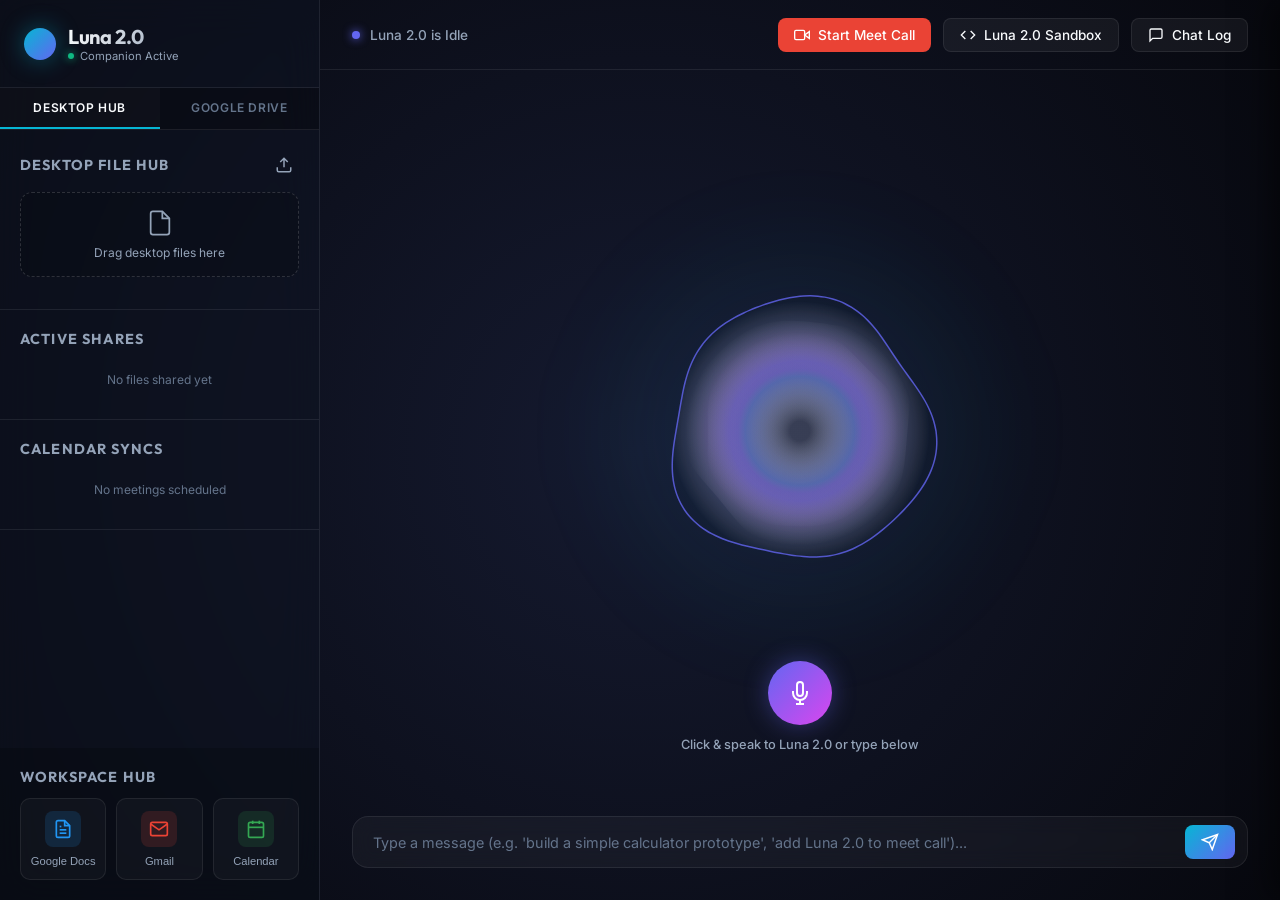
==== index.html @ 9122eb7f "Initial commit for Luna 2.0 Meet Companion" ====
<!DOCTYPE html>
<html lang="en">
<head>
    <meta charset="UTF-8">
    <meta name="viewport" content="width=device-width, initial-scale=1.0">
    <title>Luna 2.0 — Live Collaborative Agent Companion</title>
    <!-- Google Fonts -->
    <link rel="preconnect" href="https://fonts.googleapis.com">
    <link rel="preconnect" href="https://fonts.gstatic.com" crossorigin>
    <link href="https://fonts.googleapis.com/css2?family=Fira+Code:wght@400;500&family=Inter:wght@300;400;500;600&family=Outfit:wght@300;400;600;800&display=swap" rel="stylesheet">
    <link rel="stylesheet" href="styles.css">
</head>
<body>
    <div class="app-container">
        <!-- Sidebar Navigation & File Hub -->
        <aside class="sidebar">
            <div class="sidebar-brand">
                <div class="brand-logo"></div>
                <div class="brand-info">
                    <h1>Luna 2.0</h1>
                    <span class="status-indicator online">Companion Active</span>
                </div>
            </div>

            <!-- File Source Selection Tabs -->
            <div class="tab-control-bar">
                <button id="tab-desktop" class="tab-btn active">Desktop Hub</button>
                <button id="tab-drive" class="tab-btn">Google Drive</button>
            </div>

            <!-- Source Pane: Desktop File Hub -->
            <div id="pane-desktop" class="tab-pane active">
                <div class="sidebar-section">
                    <div class="section-header">
                        <h2>Desktop File Hub</h2>
                        <button id="btn-pull-desktop" class="icon-btn" title="Sync Folder">
                            <svg width="18" height="18" viewBox="0 0 24 24" fill="none" stroke="currentColor" stroke-width="2"><path d="M21 15v4a2 2 0 0 1-2 2H5a2 2 0 0 1-2-2v-4M17 8l-5-5-5 5M12 3v12"/></svg>
                        </button>
                    </div>
                    <div id="file-dropzone" class="dropzone">
                        <svg class="dropzone-icon" width="28" height="28" viewBox="0 0 24 24" fill="none" stroke="currentColor" stroke-width="1.5"><path d="M14 2H6a2 2 0 0 0-2 2v16a2 2 0 0 0 2 2h12a2 2 0 0 0 2-2V8z"/><polyline points="14 2 14 8 20 8"/></svg>
                        <span>Drag desktop files here</span>
                    </div>
                    <div class="file-list-container">
                        <ul id="desktop-files-list" class="file-list">
                            <!-- Desktop files populated by JS -->
                        </ul>
                    </div>
                </div>
            </div>

            <!-- Source Pane: Google Drive -->
            <div id="pane-drive" class="tab-pane">
                <div class="sidebar-section">
                    <div class="section-header">
                        <h2>My Google Drive</h2>
                        <span class="cloud-badge">Auto-Synced</span>
                    </div>
                    <p class="section-desc">Instantly pulled cloud files from Google Drive with zero permission prompts.</p>
                    <div class="file-list-container">
                        <ul id="drive-files-list" class="file-list">
                            <!-- Cloud drive files populated by JS -->
                        </ul>
                    </div>
                </div>
            </div>

            <!-- Sharing Activity -->
            <div class="sidebar-section">
                <div class="section-header">
                    <h2>Active Shares</h2>
                </div>
                <ul id="active-shares-list" class="share-list">
                    <li class="empty-state">No files shared yet</li>
                </ul>
            </div>

            <!-- Calendar Syncs Activity -->
            <div class="sidebar-section">
                <div class="section-header">
                    <h2>Calendar Syncs</h2>
                </div>
                <ul id="scheduled-syncs-list" class="share-list">
                    <li class="empty-state">No meetings scheduled</li>
                </ul>
            </div>

            <!-- Workspace Integration Dashboard -->
            <div class="sidebar-section integrations-section">
                <div class="section-header">
                    <h2>Workspace Hub</h2>
                </div>
                <div class="integration-grid">
                    <button class="integration-card" id="btn-open-doc">
                        <div class="integration-icon doc-icon">
                            <svg width="20" height="20" viewBox="0 0 24 24" fill="none" stroke="currentColor" stroke-width="2"><path d="M14 2H6a2 2 0 0 0-2 2v16a2 2 0 0 0 2 2h12a2 2 0 0 0 2-2V8z"/><polyline points="14 2 14 8 20 8"/><line x1="16" y1="13" x2="8" y2="13"/><line x1="16" y1="17" x2="8" y2="17"/><polyline points="10 9 9 9 8 9"/></svg>
                        </div>
                        <span>Google Docs</span>
                    </button>
                    <button class="integration-card" id="btn-open-mail">
                        <div class="integration-icon mail-icon">
                            <svg width="20" height="20" viewBox="0 0 24 24" fill="none" stroke="currentColor" stroke-width="2"><path d="M4 4h16c1.1 0 2 .9 2 2v12c0 1.1-.9 2-2 2H4c-1.1 0-2-.9-2-2V6c0-1.1.9-2 2-2z"/><polyline points="22,6 12,13 2,6"/></svg>
                        </div>
                        <span>Gmail</span>
                    </button>
                    <button class="integration-card" id="btn-open-cal">
                        <div class="integration-icon cal-icon">
                            <svg width="20" height="20" viewBox="0 0 24 24" fill="none" stroke="currentColor" stroke-width="2"><rect x="3" y="4" width="18" height="18" rx="2" ry="2"/><line x1="16" y1="2" x2="16" y2="6"/><line x1="8" y1="2" x2="8" y2="6"/><line x1="3" y1="10" x2="21" y2="10"/></svg>
                        </div>
                        <span>Calendar</span>
                    </button>
                </div>
            </div>
        </aside>

        <!-- Main Live Interface Console -->
        <main class="main-console">
            <!-- Top Controls -->
            <header class="console-header">
                <div class="agent-identity">
                    <div id="agent-state-dot" class="state-dot idle"></div>
                    <span id="agent-state-text" class="state-text">Luna 2.0 is Idle</span>
                </div>
                <div class="header-actions">
                    <button id="btn-open-meet" class="btn primary" style="background: #ea4335;">
                        <svg width="16" height="16" viewBox="0 0 24 24" fill="none" stroke="currentColor" stroke-dasharray="none" stroke-width="2"><path d="M23 7l-7 5 7 5V7z"/><rect x="1" y="5" width="15" height="14" rx="2" ry="2"/></svg>
                        <span>Start Meet Call</span>
                    </button>
                    <button id="btn-open-sandbox" class="btn secondary">
                        <svg width="16" height="16" viewBox="0 0 24 24" fill="none" stroke="currentColor" stroke-width="2"><polyline points="16 18 22 12 16 6"/><polyline points="8 6 2 12 8 18"/></svg>
                        <span>Luna 2.0 Sandbox</span>
                    </button>
                    <button id="btn-toggle-chat" class="btn secondary">
                        <svg width="16" height="16" viewBox="0 0 24 24" fill="none" stroke="currentColor" stroke-width="2"><path d="M21 15a2 2 0 0 1-2 2H7l-4 4V5a2 2 0 0 1 2-2h14a2 2 0 0 1 2 2z"/></svg>
                        <span>Chat Log</span>
                    </button>
                </div>
            </header>

            <!-- Interactive Visualizer Orb Area -->
            <div class="orb-container">
                <div class="orb-glow-background"></div>
                <canvas id="orb-canvas" width="600" height="600"></canvas>
                <div class="orb-overlay-controls">
                    <button id="btn-talk" class="talk-button" title="Start talking to Luna 2.0">
                        <div class="talk-button-glowing-ring"></div>
                        <svg class="mic-icon" width="24" height="24" viewBox="0 0 24 24" fill="none" stroke="currentColor" stroke-width="2">
                            <path d="M12 1a3 3 0 0 0-3 3v8a3 3 0 0 0 6 0V4a3 3 0 0 0-3-3z"/>
                            <path d="M19 10v2a7 7 0 0 1-14 0v-2"/>
                            <line x1="12" y1="19" x2="12" y2="23"/>
                            <line x1="8" y1="23" x2="16" y2="23"/>
                        </svg>
                    </button>
                    <span class="talk-hint">Click & speak to Luna 2.0 or type below</span>
                </div>
            </div>

            <!-- Command & Chat Bar -->
            <div class="console-footer">
                <form id="chat-form" class="chat-form">
                    <input type="text" id="chat-input" placeholder="Type a message (e.g. 'build a simple calculator prototype', 'add Luna 2.0 to meet call')..." autocomplete="off">
                    <button type="submit" class="btn primary">
                        <svg width="18" height="18" viewBox="0 0 24 24" fill="none" stroke="currentColor" stroke-width="2"><line x1="22" y1="2" x2="11" y2="13"/><polygon points="22 2 15 22 11 13 2 9 22 2"/></svg>
                    </button>
                </form>
            </div>
        </main>

        <!-- Right Slide-Out Conversation Log -->
        <section id="chat-log-panel" class="chat-log-panel closed">
            <div class="panel-header">
                <h2>Luna 2.0 Chat History</h2>
                <button id="btn-close-chat" class="icon-btn">
                    <svg width="20" height="20" viewBox="0 0 24 24" fill="none" stroke="currentColor" stroke-width="2"><line x1="18" y1="6" x2="6" y2="18"/><line x1="6" y1="6" x2="18" y2="18"/></svg>
                </button>
            </div>
            <div class="chat-messages-container" id="chat-messages">
                <!-- Chat messages go here -->
            </div>
        </section>
    </div>

    <!-- MOCKUP WINDOWS (MODALS) -->

    <!-- Google Meet Simulation Screen -->
    <div id="modal-google-meet" class="modal-overlay">
        <div class="modal-window meet-window">
            <div class="meet-main-view">
                <!-- Video/Grid Section -->
                <div class="meet-grid">
                    <!-- Tile 1: User Stream -->
                    <div class="meet-tile user-tile">
                        <video id="meet-user-video" autoplay playsinline class="meet-video muted"></video>
                        <div id="meet-video-fallback" class="meet-avatar-fallback">
                            <div class="avatar-circle">You</div>
                        </div>
                        <span class="tile-label">You (Camera feed)</span>
                    </div>
                    <!-- Tile 2: Luna 2.0 Orb -->
                    <div class="meet-tile agent-tile">
                        <div class="meet-orb-wrapper">
                            <canvas id="meet-orb-canvas" width="400" height="400"></canvas>
                        </div>
                        <span class="tile-label">Luna 2.0 (Companion)</span>
                    </div>
                </div>

                <!-- Subtitles overlay track -->
                <div class="meet-captions-container">
                    <div id="meet-captions" class="meet-captions">Captions active. Say hello to Luna 2.0...</div>
                </div>

                <!-- Meet Control Bar -->
                <div class="meet-controls-bar">
                    <button id="btn-meet-toggle-mic" class="meet-ctrl-btn active" title="Toggle Mic">
                        <svg width="20" height="20" viewBox="0 0 24 24" fill="none" stroke="currentColor" stroke-width="2"><path d="M12 1a3 3 0 0 0-3 3v8a3 3 0 0 0 6 0V4a3 3 0 0 0-3-3z"/><path d="M19 10v2a7 7 0 0 1-14 0v-2"/><line x1="12" y1="19" x2="12" y2="23"/></svg>
                    </button>
                    <button id="btn-meet-toggle-video" class="meet-ctrl-btn active" title="Toggle Video">
                        <svg width="20" height="20" viewBox="0 0 24 24" fill="none" stroke="currentColor" stroke-width="2"><path d="M23 7l-7 5 7 5V7z"/><rect x="1" y="5" width="15" height="14" rx="2" ry="2"/></svg>
                    </button>
                    <button id="btn-meet-end" class="meet-ctrl-btn end-call" title="End Call">
                        <svg width="20" height="20" viewBox="0 0 24 24" fill="none" stroke="currentColor" stroke-width="2"><path d="M10.68 13.31a16 16 0 0 0 3.41 2.6l1.27-1.27a2 2 0 0 1 2.11-.45 12.84 12.84 0 0 0 2.81.7 2 2 0 0 1 1.72 2v3a2 2 0 0 1-2.18 2 19.79 19.79 0 0 1-8.63-3.07 19.42 19.42 0 0 1-6-6 19.79 19.79 0 0 1-3.07-8.67A2 2 0 0 1 4.11 2h3a2 2 0 0 1 2 1.72 12.84 12.84 0 0 0 .7 2.81 2 2 0 0 1-.45 2.11L8.09 9.91a16 16 0 0 0 2.59 3.4z"/></svg>
                    </button>
                </div>
            </div>
        </div>
    </div>

    <!-- Sandbox Prototype Builder -->
    <div id="modal-sandbox" class="modal-overlay">
        <div class="modal-window sandbox-window">
            <div class="modal-header sandbox-header">
                <div class="header-left">
                    <span class="preview-badge">Luna 2.0 Prototyping Sandbox</span>
                    <h3>Build & Live Preview</h3>
                </div>
                <div class="sandbox-header-actions">
                    <button id="btn-sandbox-run" class="btn primary">
                        <svg width="14" height="14" viewBox="0 0 24 24" fill="none" stroke="currentColor" stroke-width="2"><polygon points="5 3 19 12 5 21 5 3"/></svg>
                        <span>Run Prototype</span>
                    </button>
                    <button class="modal-close" id="btn-close-sandbox">
                        <svg width="18" height="18" viewBox="0 0 24 24" fill="none" stroke="currentColor" stroke-width="2"><line x1="18" y1="6" x2="6" y2="18"/><line x1="6" y1="6" x2="18" y2="18"/></svg>
                    </button>
                </div>
            </div>
            <div class="sandbox-container">
                <!-- Code Editor Panel -->
                <div class="sandbox-pane editor-pane">
                    <div class="pane-header-title">Source Editor (HTML / CSS / JS)</div>
                    <textarea id="sandbox-code-editor" spellcheck="false" class="code-textarea"><!-- Write prototypes here --></textarea>
                </div>
                <!-- Preview Iframe Panel -->
                <div class="sandbox-pane preview-pane">
                    <div class="pane-header-title">Live Device Output</div>
                    <div class="preview-iframe-wrapper">
                        <iframe id="sandbox-preview-iframe" class="preview-iframe"></iframe>
                    </div>
                </div>
            </div>
        </div>
    </div>

    <!-- Web Share Viewer Modal -->
    <div id="modal-share-viewer" class="modal-overlay">
        <div class="modal-window glassmorphic preview-window">
            <div class="modal-header">
                <div class="header-left">
                    <span class="preview-badge">Shared Web Resource</span>
                    <h3 id="share-preview-title">file_name.pdf</h3>
                </div>
                <button class="modal-close" id="btn-close-share-modal">
                    <svg width="18" height="18" viewBox="0 0 24 24" fill="none" stroke="currentColor" stroke-width="2"><line x1="18" y1="6" x2="6" y2="18"/><line x1="6" y1="6" x2="18" y2="18"/></svg>
                </button>
            </div>
            <div class="modal-body">
                <div class="share-url-container">
                    <span class="url-label">Public Link:</span>
                    <input type="text" id="share-url-input" readonly value="https://agent.live/s/23ef98">
                    <button id="btn-copy-share-url" class="btn secondary sm">Copy</button>
                </div>
                <div class="preview-content-box" id="share-preview-content">
                    <!-- Dynamic preview loaded based on file type -->
                </div>
            </div>
        </div>
    </div>

    <!-- Google Docs Simulation Window -->
    <div id="modal-google-docs" class="modal-overlay">
        <div class="modal-window gdocs-theme">
            <div class="modal-header gdocs-header">
                <div class="gdocs-title-block">
                    <div class="gdocs-logo"></div>
                    <div>
                        <input type="text" id="gdocs-filename" value="Untitled Document" class="gdocs-title-input">
                        <div class="gdocs-menu-bar">
                            <span>File</span><span>Edit</span><span>View</span><span>Insert</span><span>Format</span><span>Tools</span>
                        </div>
                    </div>
                </div>
                <div class="gdocs-header-actions">
                    <span class="saving-status">Saved to Drive</span>
                    <button class="btn primary gdocs-share-btn">Share</button>
                    <button class="modal-close" id="btn-close-gdocs">
                        <svg width="18" height="18" viewBox="0 0 24 24" fill="none" stroke="currentColor" stroke-width="2"><line x1="18" y1="6" x2="6" y2="18"/><line x1="6" y1="6" x2="18" y2="18"/></svg>
                    </button>
                </div>
            </div>
            <div class="gdocs-toolbar">
                <button class="tb-btn" title="Undo"><svg width="14" height="14" viewBox="0 0 24 24" fill="none" stroke="currentColor" stroke-width="2"><path d="M3 7v6h6"/><path d="M21 17a9 9 0 0 0-9-9 9 9 0 0 0-6 2.3L3 13"/></svg></button>
                <button class="tb-btn" title="Redo"><svg width="14" height="14" viewBox="0 0 24 24" fill="none" stroke="currentColor" stroke-width="2"><path d="M21 7v6h-6"/><path d="M3 17a9 9 0 0 1 9-9 9 9 0 0 1 6 2.3l3 2.7"/></svg></button>
                <div class="tb-separator"></div>
                <select class="tb-select"><option>Normal text</option></select>
                <select class="tb-select" style="width: 80px;"><option>Arial</option></select>
                <div class="tb-separator"></div>
                <button class="tb-btn font-weight-bold" title="Bold">B</button>
                <button class="tb-btn font-style-italic" title="Italic">I</button>
                <button class="tb-btn font-underline" title="Underline">U</button>
                <div class="tb-separator"></div>
                <button class="tb-btn align-left" title="Align Left"><svg width="14" height="14" viewBox="0 0 24 24" fill="none" stroke="currentColor" stroke-width="2"><line x1="17" y1="10" x2="3" y2="10"/><line x1="21" y1="6" x2="3" y2="6"/><line x1="21" y1="14" x2="3" y2="14"/><line x1="17" y1="18" x2="3" y2="18"/></svg></button>
                <button class="tb-btn align-center" title="Align Center"><svg width="14" height="14" viewBox="0 0 24 24" fill="none" stroke="currentColor" stroke-width="2"><line x1="18" y1="10" x2="6" y2="10"/><line x1="21" y1="6" x2="3" y2="6"/><line x1="21" y1="14" x2="3" y2="14"/><line x1="18" y1="18" x2="6" y2="18"/></svg></button>
            </div>
            <div class="modal-body gdocs-editor-body">
                <div class="gdocs-page">
                    <div id="gdocs-editor-textarea" contenteditable="true" class="gdocs-editor">
                        Start writing or let Luna 2.0 fill this workspace...
                    </div>
                </div>
            </div>
        </div>
    </div>

    <!-- Gmail Simulation Window -->
    <div id="modal-gmail" class="modal-overlay">
        <div class="modal-window gmail-theme">
            <div class="modal-header gmail-header">
                <h3>New Message</h3>
                <button class="modal-close" id="btn-close-gmail">
                    <svg width="18" height="18" viewBox="0 0 24 24" fill="none" stroke="currentColor" stroke-width="2"><line x1="18" y1="6" x2="6" y2="18"/><line x1="6" y1="6" x2="18" y2="18"/></svg>
                </button>
            </div>
            <div class="modal-body gmail-body">
                <form id="gmail-form" class="gmail-form">
                    <div class="gmail-field">
                        <label for="gmail-to">To</label>
                        <input type="text" id="gmail-to" placeholder="recipients@email.com">
                    </div>
                    <div class="gmail-field">
                        <label for="gmail-subject">Subject</label>
                        <input type="text" id="gmail-subject" placeholder="Subject">
                    </div>
                    <div class="gmail-editor-container">
                        <textarea id="gmail-message" placeholder="Draft your email message here..."></textarea>
                    </div>
                    <!-- Attachment pill -->
                    <div id="gmail-attachment-container" class="attachment-container hidden">
                        <div class="attachment-pill">
                            <span id="gmail-attachment-name">attachment.pdf</span>
                            <button type="button" id="btn-remove-attachment" class="remove-att-btn">&times;</button>
                        </div>
                    </div>
                    <div class="gmail-footer">
                        <button type="submit" class="btn primary gmail-send-btn">Send</button>
                        <button type="button" id="btn-gmail-attach-active" class="gmail-attach-btn" title="Attach Active File">
                            <svg width="18" height="18" viewBox="0 0 24 24" fill="none" stroke="currentColor" stroke-width="2"><path d="M21.44 11.05l-9.19 9.19a6 6 0 0 1-8.49-8.49l9.19-9.19a4 4 0 0 1 5.66 5.66l-9.2 9.19a2 2 0 0 1-2.83-2.83l8.49-8.48"/></svg>
                        </button>
                    </div>
                </form>
            </div>
        </div>
    </div>

    <!-- Google Calendar Simulation Window -->
    <div id="modal-calendar" class="modal-overlay">
        <div class="modal-window cal-theme">
            <div class="modal-header cal-header">
                <h3>Schedule Event</h3>
                <button class="modal-close" id="btn-close-calendar">
                    <svg width="18" height="18" viewBox="0 0 24 24" fill="none" stroke="currentColor" stroke-width="2"><line x1="18" y1="6" x2="6" y2="18"/><line x1="6" y1="6" x2="18" y2="18"/></svg>
                </button>
            </div>
            <div class="modal-body cal-body">
                <form id="calendar-form" class="calendar-form">
                    <div class="cal-field">
                        <label for="cal-title">Event Title</label>
                        <input type="text" id="cal-title" value="Sync with Luna 2.0">
                    </div>
                    <div class="cal-datetime-row">
                        <div class="cal-field">
                            <label for="cal-date">Date</label>
                            <input type="date" id="cal-date">
                        </div>
                        <div class="cal-field">
                            <label for="cal-time">Time</label>
                            <input type="time" id="cal-time" value="14:00">
                        </div>
                    </div>
                    <div class="cal-field">
                        <label for="cal-guests">Guests</label>
                        <input type="text" id="cal-guests" placeholder="charity@example.com, luna@agent">
                    </div>
                    <div class="cal-field">
                        <label for="cal-meet-link">Google Meet URL (Real call)</label>
                        <input type="text" id="cal-meet-link" placeholder="https://meet.google.com/abc-defg-hij">
                    </div>
                    <div class="cal-field">
                        <label for="cal-desc">Description</label>
                        <textarea id="cal-desc" placeholder="Discuss active prototyping sandbox files and design reviews..."></textarea>
                    </div>
                    <div class="cal-footer">
                        <button type="submit" class="btn primary cal-save-btn">Save Event</button>
                    </div>
                </form>
            </div>
        </div>
    </div>

    <!-- Notification Toast -->
    <div id="toast" class="toast hidden">
        <div class="toast-content">
            <span id="toast-message">Notification message</span>
        </div>
    </div>

    <!-- Core Javascript Scripts -->
    <script src="orb.js"></script>
    <script src="app.js"></script>
</body>
</html>
---- styles.css ----
/* Design Tokens & Theme Variables */
:root {
    --bg-dark: #07080e;
    --bg-card: rgba(16, 20, 35, 0.55);
    --border-color: rgba(255, 255, 255, 0.08);
    --text-primary: #f8fafc;
    --text-secondary: #94a3b8;
    --text-muted: #64748b;
    
    /* Neon Accents */
    --accent-indigo: #6366f1;
    --accent-cyan: #06b6d4;
    --accent-magenta: #d946ef;
    --accent-green: #10b981;
    --accent-red: #ef4444;
    
    /* Glow Shadows */
    --glow-indigo: 0 0 25px rgba(99, 102, 241, 0.4);
    --glow-cyan: 0 0 25px rgba(6, 182, 212, 0.4);
    --glow-magenta: 0 0 25px rgba(217, 70, 239, 0.4);
    
    /* Fonts */
    --font-header: 'Outfit', sans-serif;
    --font-body: 'Inter', sans-serif;
    
    --sidebar-width: 320px;
    --transition-smooth: all 0.3s cubic-bezier(0.4, 0, 0.2, 1);
}

/* Global Reset */
* {
    box-sizing: border-box;
    margin: 0;
    padding: 0;
}

body {
    background-color: var(--bg-dark);
    color: var(--text-primary);
    font-family: var(--font-body);
    height: 100vh;
    overflow: hidden;
    display: flex;
    justify-content: center;
    align-items: center;
}

/* Base App Layout */
.app-container {
    display: flex;
    width: 100vw;
    height: 100vh;
    background: radial-gradient(circle at 50% 50%, #151a30 0%, var(--bg-dark) 100%);
    position: relative;
}

/* Glassmorphic Sidebar */
.sidebar {
    width: var(--sidebar-width);
    height: 100%;
    background: var(--bg-card);
    backdrop-filter: blur(20px);
    -webkit-backdrop-filter: blur(20px);
    border-right: 1px solid var(--border-color);
    display: flex;
    flex-direction: column;
    z-index: 10;
    flex-shrink: 0;
}

.sidebar-brand {
    padding: 24px;
    display: flex;
    align-items: center;
    gap: 12px;
    border-bottom: 1px solid var(--border-color);
}

.brand-logo {
    width: 32px;
    height: 32px;
    border-radius: 50%;
    background: linear-gradient(135deg, var(--accent-cyan), var(--accent-indigo));
    box-shadow: var(--glow-cyan);
    position: relative;
    animation: pulse-slow 3s infinite ease-in-out;
}

.brand-info h1 {
    font-family: var(--font-header);
    font-size: 1.25rem;
    font-weight: 700;
    letter-spacing: -0.02em;
    background: linear-gradient(120deg, #fff, var(--text-secondary));
    -webkit-background-clip: text;
    -webkit-text-fill-color: transparent;
}

.status-indicator {
    font-size: 0.7rem;
    display: flex;
    align-items: center;
    gap: 6px;
    color: var(--text-secondary);
}

.status-indicator::before {
    content: '';
    width: 6px;
    height: 6px;
    border-radius: 50%;
    background-color: var(--accent-green);
    box-shadow: 0 0 8px var(--accent-green);
    display: inline-block;
}

/* Tab Selection Bar */
.tab-control-bar {
    display: flex;
    background: rgba(0, 0, 0, 0.25);
    border-bottom: 1px solid var(--border-color);
}

.tab-btn {
    flex: 1;
    background: transparent;
    border: none;
    border-bottom: 2px solid transparent;
    color: var(--text-muted);
    font-family: var(--font-body);
    font-size: 0.75rem;
    font-weight: 600;
    text-transform: uppercase;
    letter-spacing: 0.05em;
    padding: 12px;
    cursor: pointer;
    transition: var(--transition-smooth);
}

.tab-btn.active {
    color: var(--text-primary);
    border-bottom-color: var(--accent-cyan);
    background: rgba(255, 255, 255, 0.02);
}

.tab-pane {
    display: none;
    flex-direction: column;
    overflow-y: auto;
}

.tab-pane.active {
    display: flex;
}

/* Sidebar Sections */
.sidebar-section {
    padding: 20px;
    border-bottom: 1px solid var(--border-color);
    display: flex;
    flex-direction: column;
    gap: 12px;
}

.sidebar-section.integrations-section {
    margin-top: auto;
    border-bottom: none;
    background: rgba(0, 0, 0, 0.2);
}

.section-header {
    display: flex;
    justify-content: space-between;
    align-items: center;
}

.section-header h2 {
    font-family: var(--font-header);
    font-size: 0.9rem;
    text-transform: uppercase;
    letter-spacing: 0.08em;
    color: var(--text-secondary);
}

.section-desc {
    font-size: 0.75rem;
    color: var(--text-muted);
    line-height: 1.4;
}

.cloud-badge {
    font-size: 0.65rem;
    background: rgba(6, 182, 212, 0.15);
    color: var(--accent-cyan);
    padding: 2px 6px;
    border-radius: 4px;
    font-weight: 500;
}

/* Drag and Drop Zone */
.dropzone {
    border: 1px dashed rgba(255, 255, 255, 0.15);
    border-radius: 12px;
    padding: 16px;
    display: flex;
    flex-direction: column;
    align-items: center;
    justify-content: center;
    gap: 8px;
    background: rgba(0, 0, 0, 0.15);
    cursor: pointer;
    transition: var(--transition-smooth);
}

.dropzone:hover, .dropzone.dragover {
    border-color: var(--accent-cyan);
    background: rgba(6, 182, 212, 0.05);
    box-shadow: inset 0 0 10px rgba(6, 182, 212, 0.1);
}

.dropzone-icon {
    color: var(--text-secondary);
    transition: var(--transition-smooth);
}

.dropzone:hover .dropzone-icon {
    color: var(--accent-cyan);
    transform: translateY(-2px);
}

.dropzone span {
    font-size: 0.75rem;
    color: var(--text-secondary);
}

/* File lists styling */
.file-list-container {
    max-height: 220px;
    overflow-y: auto;
}

.file-list {
    list-style: none;
    display: flex;
    flex-direction: column;
    gap: 8px;
}

.file-item {
    display: flex;
    align-items: center;
    justify-content: space-between;
    padding: 10px 12px;
    background: rgba(255, 255, 255, 0.03);
    border: 1px solid var(--border-color);
    border-radius: 8px;
    font-size: 0.8rem;
    transition: var(--transition-smooth);
}

.file-item:hover {
    background: rgba(255, 255, 255, 0.06);
    border-color: rgba(255, 255, 255, 0.15);
    transform: translateX(2px);
}

.file-details {
    display: flex;
    align-items: center;
    gap: 10px;
    overflow: hidden;
}

.file-icon {
    color: var(--accent-indigo);
    flex-shrink: 0;
}

.file-name {
    color: var(--text-primary);
    white-space: nowrap;
    overflow: hidden;
    text-overflow: ellipsis;
}

.file-size {
    font-size: 0.7rem;
    color: var(--text-muted);
}

/* Share Lists */
.share-list {
    list-style: none;
    display: flex;
    flex-direction: column;
    gap: 8px;
}

.empty-state {
    font-size: 0.75rem;
    color: var(--text-muted);
    text-align: center;
    padding: 12px;
}

.share-item {
    display: flex;
    align-items: center;
    justify-content: space-between;
    padding: 8px 12px;
    background: rgba(6, 182, 212, 0.04);
    border: 1px solid rgba(6, 182, 212, 0.15);
    border-radius: 8px;
    font-size: 0.75rem;
}

.share-info {
    display: flex;
    flex-direction: column;
    gap: 2px;
    overflow: hidden;
}

.share-title {
    color: var(--text-primary);
    white-space: nowrap;
    overflow: hidden;
    text-overflow: ellipsis;
}

.share-link {
    font-family: monospace;
    font-size: 0.65rem;
    color: var(--accent-cyan);
    text-decoration: none;
}

.share-link:hover {
    text-decoration: underline;
}

/* Integrations Dashboard UI */
.integration-grid {
    display: grid;
    grid-template-columns: repeat(3, 1fr);
    gap: 10px;
}

.integration-card {
    background: rgba(255, 255, 255, 0.03);
    border: 1px solid var(--border-color);
    border-radius: 10px;
    padding: 12px 6px;
    display: flex;
    flex-direction: column;
    align-items: center;
    gap: 8px;
    cursor: pointer;
    transition: var(--transition-smooth);
}

.integration-card:hover {
    background: rgba(255, 255, 255, 0.08);
    border-color: rgba(255, 255, 255, 0.2);
    transform: translateY(-2px);
}

.integration-icon {
    width: 36px;
    height: 36px;
    border-radius: 8px;
    display: flex;
    align-items: center;
    justify-content: center;
}

.doc-icon { background: rgba(33, 150, 243, 0.15); color: #2196f3; }
.mail-icon { background: rgba(234, 67, 53, 0.15); color: #ea4335; }
.cal-icon { background: rgba(52, 168, 83, 0.15); color: #34a853; }

.integration-card span {
    font-size: 0.7rem;
    font-weight: 500;
    color: var(--text-secondary);
}

/* Main Live Console Workspace */
.main-console {
    flex: 1;
    height: 100%;
    display: flex;
    flex-direction: column;
    position: relative;
    z-index: 5;
}

.console-header {
    height: 70px;
    padding: 0 32px;
    border-bottom: 1px solid var(--border-color);
    display: flex;
    align-items: center;
    justify-content: space-between;
}

.agent-identity {
    display: flex;
    align-items: center;
    gap: 10px;
}

.state-dot {
    width: 8px;
    height: 8px;
    border-radius: 50%;
    transition: var(--transition-smooth);
}

.state-dot.idle { background-color: var(--accent-indigo); box-shadow: 0 0 10px var(--accent-indigo); }
.state-dot.listening { background-color: var(--accent-cyan); box-shadow: 0 0 10px var(--accent-cyan); animation: heartbeat 1s infinite alternate; }
.state-dot.thinking { background-color: var(--accent-magenta); box-shadow: 0 0 10px var(--accent-magenta); animation: pulse-glow 1s infinite alternate; }
.state-dot.speaking { background-color: var(--accent-green); box-shadow: 0 0 10px var(--accent-green); animation: soundwave 0.5s infinite alternate; }

.state-text {
    font-size: 0.85rem;
    font-weight: 500;
    color: var(--text-secondary);
}

.header-actions {
    display: flex;
    gap: 12px;
}

/* Main Interactive Orb Area */
.orb-container {
    flex: 1;
    display: flex;
    flex-direction: column;
    justify-content: center;
    align-items: center;
    position: relative;
}

.orb-glow-background {
    position: absolute;
    width: 450px;
    height: 450px;
    border-radius: 50%;
    background: radial-gradient(circle, rgba(99, 102, 241, 0.1) 0%, rgba(6, 182, 212, 0.05) 50%, transparent 70%);
    filter: blur(40px);
    z-index: 1;
    animation: heartbeat 8s infinite alternate ease-in-out;
}

#orb-canvas {
    z-index: 2;
    cursor: pointer;
    max-width: 90%;
    max-height: 90%;
}

.orb-overlay-controls {
    position: absolute;
    bottom: 40px;
    display: flex;
    flex-direction: column;
    align-items: center;
    gap: 12px;
    z-index: 3;
}

.talk-button {
    width: 64px;
    height: 64px;
    border-radius: 50%;
    background: linear-gradient(135deg, var(--accent-indigo), var(--accent-magenta));
    border: none;
    color: white;
    cursor: pointer;
    display: flex;
    align-items: center;
    justify-content: center;
    box-shadow: var(--glow-indigo);
    position: relative;
    outline: none;
    transition: var(--transition-smooth);
}

.talk-button:hover {
    transform: scale(1.05);
    box-shadow: var(--glow-magenta);
}

.talk-button-glowing-ring {
    position: absolute;
    top: -4px;
    left: -4px;
    right: -4px;
    bottom: -4px;
    border-radius: 50%;
    border: 2px solid transparent;
    background: linear-gradient(135deg, var(--accent-cyan), var(--accent-magenta)) border-box;
    mask: linear-gradient(#fff 0 0) padding-box, linear-gradient(#fff 0 0);
    -webkit-mask: linear-gradient(#fff 0 0) padding-box, linear-gradient(#fff 0 0);
    -webkit-mask-composite: destination-out;
    mask-composite: exclude;
    opacity: 0;
    transition: var(--transition-smooth);
}

.talk-button.listening .talk-button-glowing-ring {
    animation: rotate 2s linear infinite;
    opacity: 1;
}

.talk-button.listening {
    background: var(--accent-cyan);
    box-shadow: var(--glow-cyan);
}

.talk-hint {
    font-size: 0.8rem;
    color: var(--text-secondary);
    font-weight: 500;
}

/* Chat Input Bar Footer */
.console-footer {
    padding: 24px 32px 32px 32px;
}

.chat-form {
    display: flex;
    gap: 12px;
    background: rgba(255, 255, 255, 0.04);
    border: 1px solid var(--border-color);
    border-radius: 16px;
    padding: 8px 12px;
    backdrop-filter: blur(10px);
}

.chat-form input {
    flex: 1;
    background: transparent;
    border: none;
    outline: none;
    color: var(--text-primary);
    font-family: var(--font-body);
    font-size: 0.9rem;
    padding: 8px;
}

.chat-form input::placeholder {
    color: var(--text-muted);
}

/* Slide-out Chat Log Panel */
.chat-log-panel {
    width: 380px;
    height: 100%;
    background: var(--bg-card);
    backdrop-filter: blur(30px);
    -webkit-backdrop-filter: blur(30px);
    border-left: 1px solid var(--border-color);
    position: absolute;
    right: 0;
    top: 0;
    z-index: 15;
    display: flex;
    flex-direction: column;
    transform: translateX(100%);
    transition: transform 0.4s cubic-bezier(0.16, 1, 0.3, 1);
    box-shadow: -10px 0 30px rgba(0, 0, 0, 0.5);
}

.chat-log-panel.open {
    transform: translateX(0);
}

.panel-header {
    padding: 20px;
    border-bottom: 1px solid var(--border-color);
    display: flex;
    justify-content: space-between;
    align-items: center;
}

.panel-header h2 {
    font-family: var(--font-header);
    font-size: 1.1rem;
    font-weight: 600;
}

.chat-messages-container {
    flex: 1;
    padding: 20px;
    overflow-y: auto;
    display: flex;
    flex-direction: column;
    gap: 16px;
}

/* Chat Messages */
.message {
    max-width: 85%;
    display: flex;
    flex-direction: column;
    gap: 4px;
}

.message.user {
    align-self: flex-end;
}

.message.agent {
    align-self: flex-start;
}

.message-bubble {
    padding: 12px 16px;
    border-radius: 16px;
    font-size: 0.85rem;
    line-height: 1.45;
}

.message.user .message-bubble {
    background: var(--accent-indigo);
    color: white;
    border-top-right-radius: 4px;
}

.message.agent .message-bubble {
    background: rgba(255, 255, 255, 0.05);
    color: var(--text-primary);
    border: 1px solid var(--border-color);
    border-top-left-radius: 4px;
}

.message-meta {
    font-size: 0.65rem;
    color: var(--text-muted);
}

.message.user .message-meta {
    text-align: right;
}

/* Buttons */
.btn {
    display: inline-flex;
    align-items: center;
    justify-content: center;
    gap: 8px;
    border: none;
    border-radius: 8px;
    padding: 8px 16px;
    font-family: var(--font-body);
    font-size: 0.85rem;
    font-weight: 500;
    cursor: pointer;
    transition: var(--transition-smooth);
}

.btn.primary {
    background: linear-gradient(135deg, var(--accent-cyan), var(--accent-indigo));
    color: white;
}

.btn.primary:hover {
    box-shadow: var(--glow-cyan);
    transform: translateY(-1px);
}

.btn.secondary {
    background: rgba(255, 255, 255, 0.05);
    color: var(--text-primary);
    border: 1px solid var(--border-color);
}

.btn.secondary:hover {
    background: rgba(255, 255, 255, 0.1);
    border-color: rgba(255, 255, 255, 0.2);
}

.btn.secondary.sm {
    padding: 4px 8px;
    font-size: 0.75rem;
    border-radius: 6px;
}

.icon-btn {
    background: transparent;
    border: none;
    color: var(--text-secondary);
    cursor: pointer;
    display: flex;
    align-items: center;
    justify-content: center;
    padding: 6px;
    border-radius: 6px;
    transition: var(--transition-smooth);
}

.icon-btn:hover {
    background: rgba(255, 255, 255, 0.05);
    color: var(--text-primary);
}

/* MODAL / OVERLAY SYSTEMS */
.modal-overlay {
    position: fixed;
    top: 0;
    left: 0;
    width: 100vw;
    height: 100vh;
    background: rgba(0, 0, 0, 0.6);
    backdrop-filter: blur(5px);
    z-index: 100;
    display: flex;
    align-items: center;
    justify-content: center;
    opacity: 0;
    pointer-events: none;
    transition: opacity 0.3s ease;
}

.modal-overlay.open {
    opacity: 1;
    pointer-events: auto;
}

.modal-window {
    border-radius: 16px;
    overflow: hidden;
    box-shadow: 0 20px 50px rgba(0, 0, 0, 0.4);
    transform: scale(0.95);
    transition: transform 0.3s cubic-bezier(0.34, 1.56, 0.64, 1);
}

.modal-overlay.open .modal-window {
    transform: scale(1);
}

.modal-header {
    padding: 16px 24px;
    display: flex;
    justify-content: space-between;
    align-items: center;
}

.modal-close {
    background: transparent;
    border: none;
    color: var(--text-secondary);
    cursor: pointer;
    font-size: 1.5rem;
    line-height: 1;
    padding: 4px;
    border-radius: 4px;
    display: flex;
    align-items: center;
    justify-content: center;
    transition: var(--transition-smooth);
}

.modal-close:hover {
    color: var(--text-primary);
    background: rgba(255, 255, 255, 0.05);
}

/* Google Meet Overlay styles */
.meet-window {
    width: 95vw;
    height: 90vh;
    background: #111214;
    border: 1px solid var(--border-color);
    display: flex;
    flex-direction: column;
}

.meet-main-view {
    flex: 1;
    display: flex;
    flex-direction: column;
    position: relative;
    padding: 24px;
}

.meet-grid {
    flex: 1;
    display: grid;
    grid-template-columns: 1fr 1fr;
    gap: 20px;
    min-height: 0;
}

.meet-tile {
    background: #1e1f22;
    border-radius: 16px;
    border: 1px solid rgba(255, 255, 255, 0.05);
    position: relative;
    overflow: hidden;
    display: flex;
    align-items: center;
    justify-content: center;
}

.meet-video {
    width: 100%;
    height: 100%;
    object-fit: cover;
    transform: rotateY(180deg); /* Mirror effect */
}

.meet-avatar-fallback {
    display: flex;
    align-items: center;
    justify-content: center;
    width: 100%;
    height: 100%;
}

.meet-avatar-fallback.hidden {
    display: none;
}

.avatar-circle {
    width: 100px;
    height: 100px;
    border-radius: 50%;
    background: var(--accent-indigo);
    font-family: var(--font-header);
    font-size: 2rem;
    font-weight: 600;
    color: white;
    display: flex;
    align-items: center;
    justify-content: center;
    box-shadow: var(--glow-indigo);
}

.meet-orb-wrapper {
    width: 100%;
    height: 100%;
    display: flex;
    align-items: center;
    justify-content: center;
}

#meet-orb-canvas {
    max-width: 90%;
    max-height: 90%;
}

.tile-label {
    position: absolute;
    bottom: 16px;
    left: 16px;
    background: rgba(0, 0, 0, 0.6);
    padding: 6px 12px;
    border-radius: 20px;
    font-size: 0.75rem;
    color: white;
    backdrop-filter: blur(5px);
    border: 1px solid rgba(255, 255, 255, 0.1);
}

.meet-captions-container {
    height: 60px;
    display: flex;
    align-items: center;
    justify-content: center;
    margin: 16px 0;
}

.meet-captions {
    background: rgba(0, 0, 0, 0.75);
    border-radius: 12px;
    padding: 10px 24px;
    font-size: 0.9rem;
    color: #e2e8f0;
    max-width: 80%;
    text-align: center;
    line-height: 1.4;
    border: 1px solid rgba(255, 255, 255, 0.08);
}

.meet-controls-bar {
    display: flex;
    justify-content: center;
    gap: 16px;
}

.meet-ctrl-btn {
    width: 48px;
    height: 48px;
    border-radius: 50%;
    background: rgba(255, 255, 255, 0.1);
    border: none;
    color: white;
    cursor: pointer;
    display: flex;
    align-items: center;
    justify-content: center;
    transition: var(--transition-smooth);
}

.meet-ctrl-btn:hover {
    background: rgba(255, 255, 255, 0.2);
}

.meet-ctrl-btn.active {
    background: rgba(255, 255, 255, 0.1);
}

.meet-ctrl-btn.inactive {
    background: var(--accent-red);
    color: white;
}

.meet-ctrl-btn.end-call {
    background: var(--accent-red);
    color: white;
}

.meet-ctrl-btn.end-call:hover {
    background: #d32f2f;
    transform: scale(1.05);
}

/* Sandbox Prototyping Modal styles */
.sandbox-window {
    width: 95vw;
    height: 90vh;
    background: #0d0e12;
    border: 1px solid var(--border-color);
    display: flex;
    flex-direction: column;
}

.sandbox-header {
    border-bottom: 1px solid var(--border-color);
    padding: 16px 24px;
}

.sandbox-header-actions {
    display: flex;
    gap: 16px;
    align-items: center;
}

.sandbox-container {
    flex: 1;
    display: flex;
    min-height: 0;
}

.sandbox-pane {
    flex: 1;
    display: flex;
    flex-direction: column;
    min-width: 0;
}

.editor-pane {
    border-right: 1px solid var(--border-color);
}

.pane-header-title {
    background: rgba(0, 0, 0, 0.3);
    padding: 8px 16px;
    font-size: 0.75rem;
    color: var(--text-muted);
    font-weight: 600;
    text-transform: uppercase;
    letter-spacing: 0.05em;
    border-bottom: 1px solid var(--border-color);
}

.code-textarea {
    flex: 1;
    background: #090a0d;
    border: none;
    outline: none;
    resize: none;
    color: #e2e8f0;
    font-family: 'Fira Code', monospace;
    font-size: 0.85rem;
    line-height: 1.6;
    padding: 16px;
}

.preview-pane {
    background: #14151a;
}

.preview-iframe-wrapper {
    flex: 1;
    padding: 16px;
    display: flex;
    background: rgba(0, 0, 0, 0.1);
}

.preview-iframe {
    width: 100%;
    height: 100%;
    background: white;
    border: none;
    border-radius: 8px;
    box-shadow: 0 4px 20px rgba(0, 0, 0, 0.3);
}

/* Glassmorphic Preview Modal */
.preview-window {
    width: 700px;
    max-width: 90vw;
    background: rgba(18, 20, 32, 0.85);
    backdrop-filter: blur(25px);
    border: 1px solid var(--border-color);
}

.preview-badge {
    font-size: 0.65rem;
    text-transform: uppercase;
    letter-spacing: 0.1em;
    color: var(--accent-cyan);
    font-weight: 600;
}

.share-url-container {
    display: flex;
    align-items: center;
    gap: 12px;
    background: rgba(0, 0, 0, 0.3);
    padding: 10px 14px;
    border-radius: 8px;
    margin: 16px 24px;
    border: 1px solid var(--border-color);
}

.url-label {
    font-size: 0.75rem;
    color: var(--text-muted);
}

.share-url-container input {
    flex: 1;
    background: transparent;
    border: none;
    color: var(--accent-cyan);
    font-family: monospace;
    font-size: 0.8rem;
    outline: none;
}

.preview-content-box {
    margin: 0 24px 24px 24px;
    height: 350px;
    background: rgba(0, 0, 0, 0.2);
    border: 1px solid var(--border-color);
    border-radius: 12px;
    padding: 20px;
    overflow-y: auto;
    font-size: 0.85rem;
    line-height: 1.6;
}

.preview-content-box pre {
    font-family: monospace;
    font-size: 0.8rem;
    color: var(--text-secondary);
    white-space: pre-wrap;
}

/* Google Docs Simulation */
.gdocs-theme {
    width: 900px;
    height: 600px;
    max-width: 95vw;
    max-height: 90vh;
    background: #f8f9fa;
    color: #202124;
    display: flex;
    flex-direction: column;
}

.gdocs-header {
    background: #f8f9fa;
    border-bottom: 1px solid #dadce0;
    padding: 10px 16px;
    color: #202124;
}

.gdocs-title-block {
    display: flex;
    align-items: center;
    gap: 12px;
}

.gdocs-logo {
    width: 24px;
    height: 32px;
    background-color: #2196f3;
    border-radius: 3px;
    position: relative;
}

.gdocs-logo::after {
    content: '';
    position: absolute;
    width: 14px;
    height: 2px;
    background: white;
    left: 5px;
    top: 10px;
    box-shadow: 0 4px white, 0 8px white;
}

.gdocs-title-input {
    border: 1px solid transparent;
    background: transparent;
    font-size: 1.1rem;
    font-weight: 500;
    color: #202124;
    padding: 2px 6px;
    border-radius: 4px;
    outline: none;
}

.gdocs-title-input:hover {
    border-color: #dadce0;
}

.gdocs-title-input:focus {
    border-color: #1a73e8;
    background: white;
}

.gdocs-menu-bar {
    display: flex;
    gap: 12px;
    font-size: 0.75rem;
    color: #5f6368;
    margin-top: 4px;
    padding-left: 6px;
}

.gdocs-menu-bar span {
    cursor: pointer;
}

.gdocs-menu-bar span:hover {
    color: #202124;
}

.gdocs-header-actions {
    display: flex;
    align-items: center;
    gap: 16px;
}

.saving-status {
    font-size: 0.75rem;
    color: #5f6368;
}

.gdocs-share-btn {
    background-color: #1a73e8;
    color: white;
    font-size: 0.8rem;
    border-radius: 4px;
    padding: 6px 16px;
}

.gdocs-share-btn:hover {
    background-color: #1557b0;
}

.gdocs-toolbar {
    background: #edf2fa;
    border-bottom: 1px solid #dadce0;
    padding: 6px 16px;
    display: flex;
    align-items: center;
    gap: 8px;
    overflow-x: auto;
}

.tb-btn {
    background: transparent;
    border: none;
    color: #444746;
    padding: 4px 8px;
    cursor: pointer;
    border-radius: 4px;
    display: flex;
    align-items: center;
    justify-content: center;
}

.tb-btn:hover {
    background: rgba(0, 0, 0, 0.05);
}

.tb-separator {
    width: 1px;
    height: 16px;
    background-color: #dadce0;
    margin: 0 4px;
}

.tb-select {
    border: none;
    background: transparent;
    font-size: 0.75rem;
    color: #444746;
    outline: none;
    cursor: pointer;
    padding: 2px;
}

.gdocs-editor-body {
    flex: 1;
    background: #f0f4f9;
    padding: 16px;
    overflow-y: auto;
    display: flex;
    justify-content: center;
}

.gdocs-page {
    width: 100%;
    max-width: 700px;
    min-height: 800px;
    background: white;
    box-shadow: 0 1px 3px rgba(0,0,0,0.1);
    padding: 72px 90px;
}

.gdocs-editor {
    outline: none;
    font-family: Arial, sans-serif;
    font-size: 0.95rem;
    line-height: 1.5;
    color: #202124;
}

/* Gmail Simulation Window */
.gmail-theme {
    width: 600px;
    height: 480px;
    max-width: 90vw;
    background: #1e1e24;
    color: #fff;
    display: flex;
    flex-direction: column;
    border: 1px solid var(--border-color);
}

.gmail-header {
    background: #111115;
    padding: 12px 18px;
    border-bottom: 1px solid var(--border-color);
}

.gmail-header h3 {
    font-family: var(--font-header);
    font-size: 0.95rem;
    font-weight: 500;
}

.gmail-body {
    flex: 1;
    padding: 16px;
    display: flex;
    flex-direction: column;
}

.gmail-form {
    display: flex;
    flex-direction: column;
    height: 100%;
}

.gmail-field {
    display: flex;
    align-items: center;
    border-bottom: 1px solid var(--border-color);
    padding: 8px 0;
    font-size: 0.85rem;
}

.gmail-field label {
    width: 60px;
    color: var(--text-secondary);
}

.gmail-field input {
    flex: 1;
    background: transparent;
    border: none;
    outline: none;
    color: var(--text-primary);
    font-family: var(--font-body);
}

.gmail-editor-container {
    flex: 1;
    padding: 12px 0;
}

.gmail-editor-container textarea {
    width: 100%;
    height: 100%;
    background: transparent;
    border: none;
    outline: none;
    resize: none;
    color: var(--text-primary);
    font-family: var(--font-body);
    font-size: 0.85rem;
    line-height: 1.5;
}

.attachment-container {
    padding: 8px 0;
    border-top: 1px solid var(--border-color);
}

.attachment-container.hidden {
    display: none;
}

.attachment-pill {
    display: inline-flex;
    align-items: center;
    gap: 8px;
    background: rgba(255, 255, 255, 0.05);
    border: 1px solid var(--border-color);
    border-radius: 16px;
    padding: 4px 12px;
    font-size: 0.75rem;
}

.remove-att-btn {
    background: transparent;
    border: none;
    color: var(--text-muted);
    font-size: 1rem;
    cursor: pointer;
}

.remove-att-btn:hover {
    color: var(--accent-red);
}

.gmail-footer {
    display: flex;
    align-items: center;
    gap: 16px;
    padding-top: 12px;
    border-top: 1px solid var(--border-color);
}

.gmail-send-btn {
    background-color: #0b57d0;
    border-radius: 18px;
    font-size: 0.8rem;
    padding: 8px 20px;
}

.gmail-send-btn:hover {
    background-color: #0842a0;
}

.gmail-attach-btn {
    background: transparent;
    border: none;
    color: var(--text-secondary);
    cursor: pointer;
    border-radius: 50%;
    width: 32px;
    height: 32px;
    display: flex;
    align-items: center;
    justify-content: center;
    transition: var(--transition-smooth);
}

.gmail-attach-btn:hover {
    background: rgba(255, 255, 255, 0.05);
    color: var(--text-primary);
}

/* Calendar Simulation */
.cal-theme {
    width: 500px;
    max-width: 90vw;
    background: #22252a;
    border: 1px solid var(--border-color);
}

.cal-header {
    background: #1a1c20;
    padding: 16px 20px;
    border-bottom: 1px solid var(--border-color);
}

.cal-body {
    padding: 20px;
}

.calendar-form {
    display: flex;
    flex-direction: column;
    gap: 16px;
}

.cal-field {
    display: flex;
    flex-direction: column;
    gap: 6px;
}

.cal-field label {
    font-size: 0.75rem;
    text-transform: uppercase;
    letter-spacing: 0.05em;
    color: var(--text-secondary);
}

.cal-field input, .cal-field textarea {
    background: rgba(0, 0, 0, 0.2);
    border: 1px solid var(--border-color);
    border-radius: 6px;
    padding: 8px 12px;
    color: var(--text-primary);
    font-family: var(--font-body);
    font-size: 0.85rem;
    outline: none;
}

.cal-field input:focus, .cal-field textarea:focus {
    border-color: var(--accent-indigo);
}

.cal-datetime-row {
    display: grid;
    grid-template-columns: 1fr 1fr;
    gap: 12px;
}

.cal-field textarea {
    height: 80px;
    resize: none;
}

.cal-footer {
    display: flex;
    justify-content: flex-end;
    margin-top: 8px;
}

.cal-save-btn {
    background-color: var(--accent-indigo);
    font-size: 0.8rem;
}

/* Notification Toast */
.toast {
    position: fixed;
    bottom: 24px;
    right: 24px;
    background: rgba(20, 24, 40, 0.9);
    backdrop-filter: blur(15px);
    border: 1px solid var(--accent-cyan);
    box-shadow: var(--glow-cyan);
    border-radius: 10px;
    padding: 12px 24px;
    z-index: 200;
    transition: transform 0.3s ease, opacity 0.3s ease;
}

.toast.hidden {
    opacity: 0;
    transform: translateY(20px);
    pointer-events: none;
}

.toast-content {
    font-size: 0.8rem;
    color: var(--text-primary);
    font-weight: 500;
}

/* Scrollbars */
::-webkit-scrollbar {
    width: 6px;
    height: 6px;
}

::-webkit-scrollbar-track {
    background: transparent;
}

::-webkit-scrollbar-thumb {
    background: rgba(255, 255, 255, 0.1);
    border-radius: 4px;
}

::-webkit-scrollbar-thumb:hover {
    background: rgba(255, 255, 255, 0.2);
}

/* Keyframe Animations */
@keyframes pulse-slow {
    0%, 100% { transform: scale(1); opacity: 0.9; }
    50% { transform: scale(1.05); opacity: 1; }
}

@keyframes heartbeat {
    0% { transform: scale(1); opacity: 0.8; }
    100% { transform: scale(1.05); opacity: 1; }
}

@keyframes rotate {
    from { transform: rotate(0deg); }
    to { transform: rotate(360deg); }
}

@keyframes soundwave {
    0% { transform: scale(1); }
    100% { transform: scale(1.08); filter: brightness(1.2); }
}

@keyframes pulse-glow {
    0% { filter: drop-shadow(0 0 10px var(--accent-magenta)); }
    100% { filter: drop-shadow(0 0 25px var(--accent-magenta)); }
}
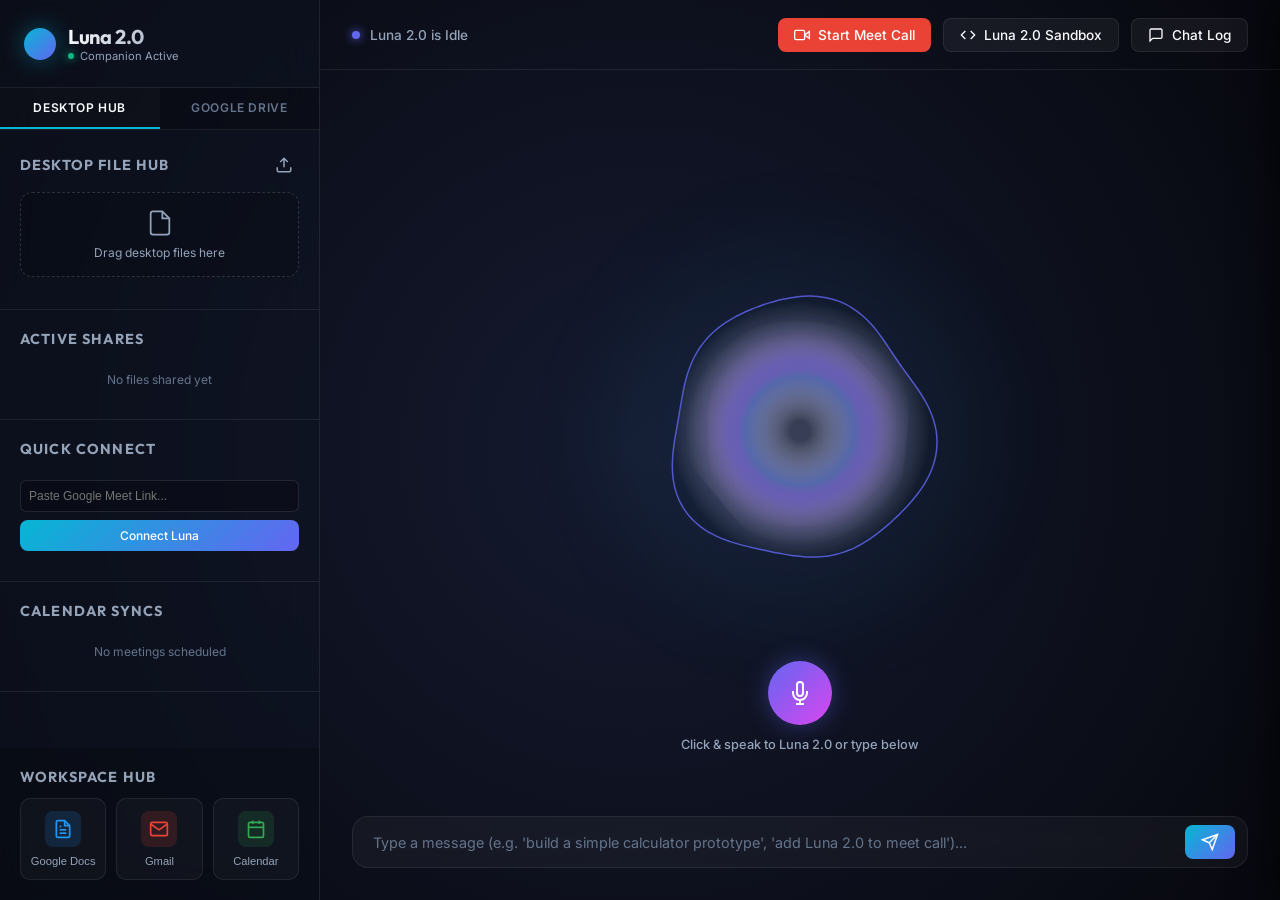
==== commit 1add8e1f: "Implement Quick Connect and remove Gmail login requirement for guest joins" ====
--- a/index.html
+++ b/index.html
@@ -75,6 +75,17 @@
                 </ul>
             </div>
 
+            <!-- Quick Connect -->
+            <div class="sidebar-section">
+                <div class="section-header">
+                    <h2>Quick Connect</h2>
+                </div>
+                <div style="padding: 10px 0;">
+                    <input type="text" id="quick-meet-url" placeholder="Paste Google Meet Link..." style="width: 100%; padding: 8px; border-radius: 6px; border: 1px solid rgba(255,255,255,0.1); background: rgba(0,0,0,0.2); color: #fff; font-size: 0.75rem; margin-bottom: 8px; box-sizing: border-box;">
+                    <button class="btn primary" id="btn-quick-connect" style="width: 100%; padding: 8px; font-size: 0.75rem; box-sizing: border-box;">Connect Luna</button>
+                </div>
+            </div>
+
             <!-- Calendar Syncs Activity -->
             <div class="sidebar-section">
                 <div class="section-header">
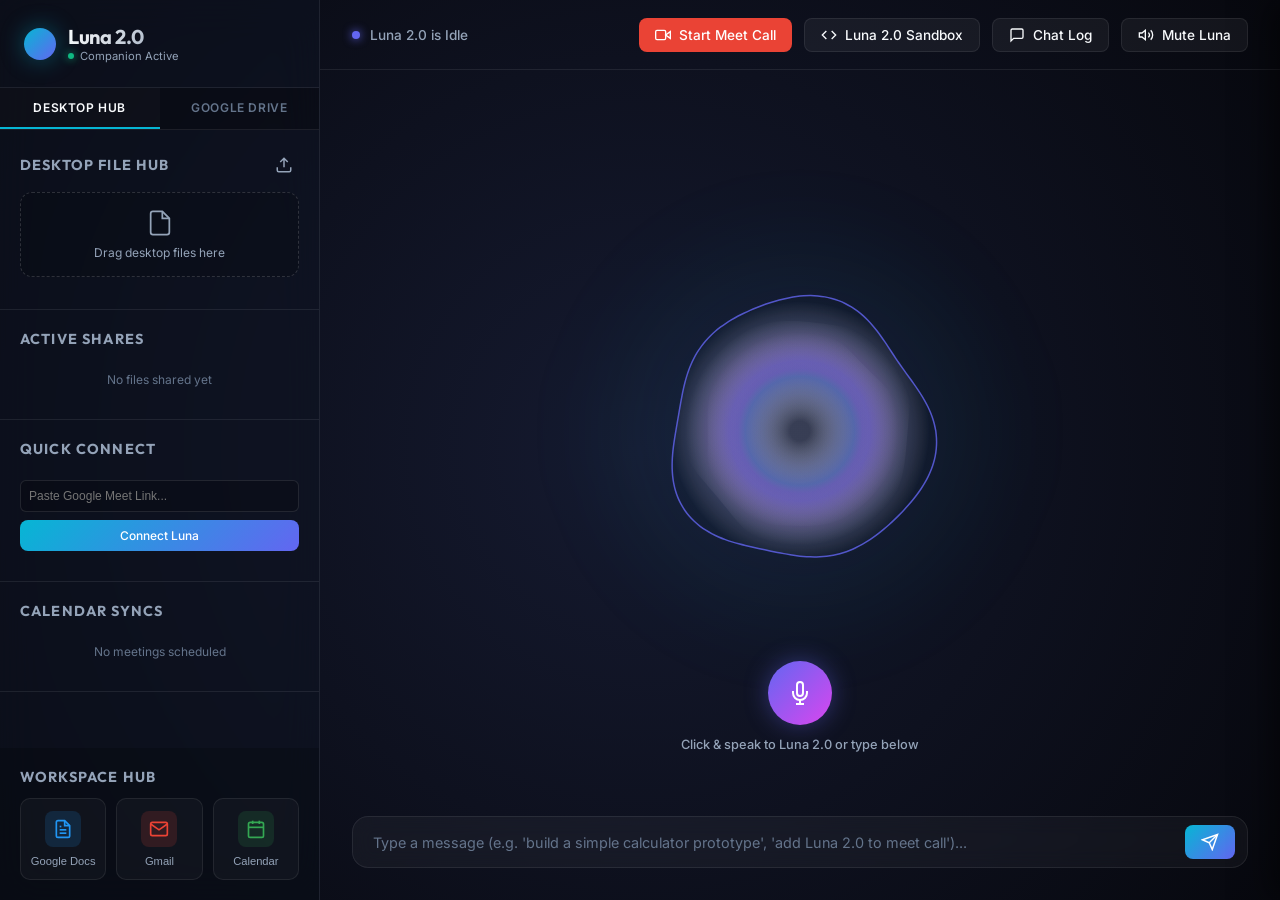
==== commit f7f4cf70: "feat: optimize synchronization, fix background process leaks, simplify AI greeting, and prevent dupl" ====
--- a/index.html
+++ b/index.html
@@ -145,6 +145,10 @@
                         <svg width="16" height="16" viewBox="0 0 24 24" fill="none" stroke="currentColor" stroke-width="2"><path d="M21 15a2 2 0 0 1-2 2H7l-4 4V5a2 2 0 0 1 2-2h14a2 2 0 0 1 2 2z"/></svg>
                         <span>Chat Log</span>
                     </button>
+                    <button id="btn-toggle-mute" class="btn secondary" title="Mute Luna's voice output">
+                        <svg width="16" height="16" viewBox="0 0 24 24" fill="none" stroke="currentColor" stroke-width="2" id="mute-icon"><path d="M11 5L6 9H2v6h4l5 4V5z"/><path id="mute-wave-1" d="M15.54 8.46a5 5 0 0 1 0 7.07"/><path id="mute-wave-2" d="M19.07 4.93a10 10 0 0 1 0 14.14"/></svg>
+                        <span id="mute-btn-text">Mute Luna</span>
+                    </button>
                 </div>
             </header>
 
@@ -179,14 +183,32 @@
 
         <!-- Right Slide-Out Conversation Log -->
         <section id="chat-log-panel" class="chat-log-panel closed">
-            <div class="panel-header">
-                <h2>Luna 2.0 Chat History</h2>
-                <button id="btn-close-chat" class="icon-btn">
-                    <svg width="20" height="20" viewBox="0 0 24 24" fill="none" stroke="currentColor" stroke-width="2"><line x1="18" y1="6" x2="6" y2="18"/><line x1="6" y1="6" x2="18" y2="18"/></svg>
-                </button>
-            </div>
-            <div class="chat-messages-container" id="chat-messages">
-                <!-- Chat messages go here -->
+            <div class="panel-header" style="flex-direction: column; align-items: stretch; gap: 10px;">
+                <div style="display: flex; justify-content: space-between; align-items: center; width: 100%;">
+                    <h2 id="drawer-panel-title">Luna 2.0 Hub</h2>
+                    <button id="btn-close-chat" class="icon-btn">
+                        <svg width="20" height="20" viewBox="0 0 24 24" fill="none" stroke="currentColor" stroke-width="2"><line x1="18" y1="6" x2="6" y2="18"/><line x1="6" y1="6" x2="18" y2="18"/></svg>
+                    </button>
+                </div>
+                <div class="tab-control-bar" style="margin: 0; padding: 2px; background: rgba(0,0,0,0.2); border-radius: 8px;">
+                    <button id="tab-drawer-chat" class="tab-btn active" style="flex: 1; padding: 6px 12px; font-size: 0.75rem; border-radius: 6px;">Luna Chat</button>
+                    <button id="tab-drawer-transcript" class="tab-btn" style="flex: 1; padding: 6px 12px; font-size: 0.75rem; border-radius: 6px;">Live Transcript</button>
+                </div>
+            </div>
+            
+            <!-- Tab Pane 1: Luna Chat Messages -->
+            <div id="pane-drawer-chat" class="drawer-tab-pane active" style="display: flex; flex-direction: column; flex: 1; overflow: hidden; height: calc(100% - 100px);">
+                <div class="chat-messages-container" id="chat-messages" style="height: 100%; overflow-y: auto;">
+                    <!-- Chat messages go here -->
+                </div>
+            </div>
+
+            <!-- Tab Pane 2: Live Transcript Segments -->
+            <div id="pane-drawer-transcript" class="drawer-tab-pane" style="display: none; flex-direction: column; flex: 1; overflow: hidden; height: calc(100% - 100px); padding: 15px;">
+                <div id="transcript-status" style="font-size: 0.75rem; color: var(--accent); font-style: italic; margin-bottom: 10px;">Waiting for captions...</div>
+                <div class="chat-messages-container" id="transcript-messages" style="height: calc(100% - 30px); overflow-y: auto; display: flex; flex-direction: column; gap: 12px;">
+                    <!-- Live transcript segments go here -->
+                </div>
             </div>
         </section>
     </div>
